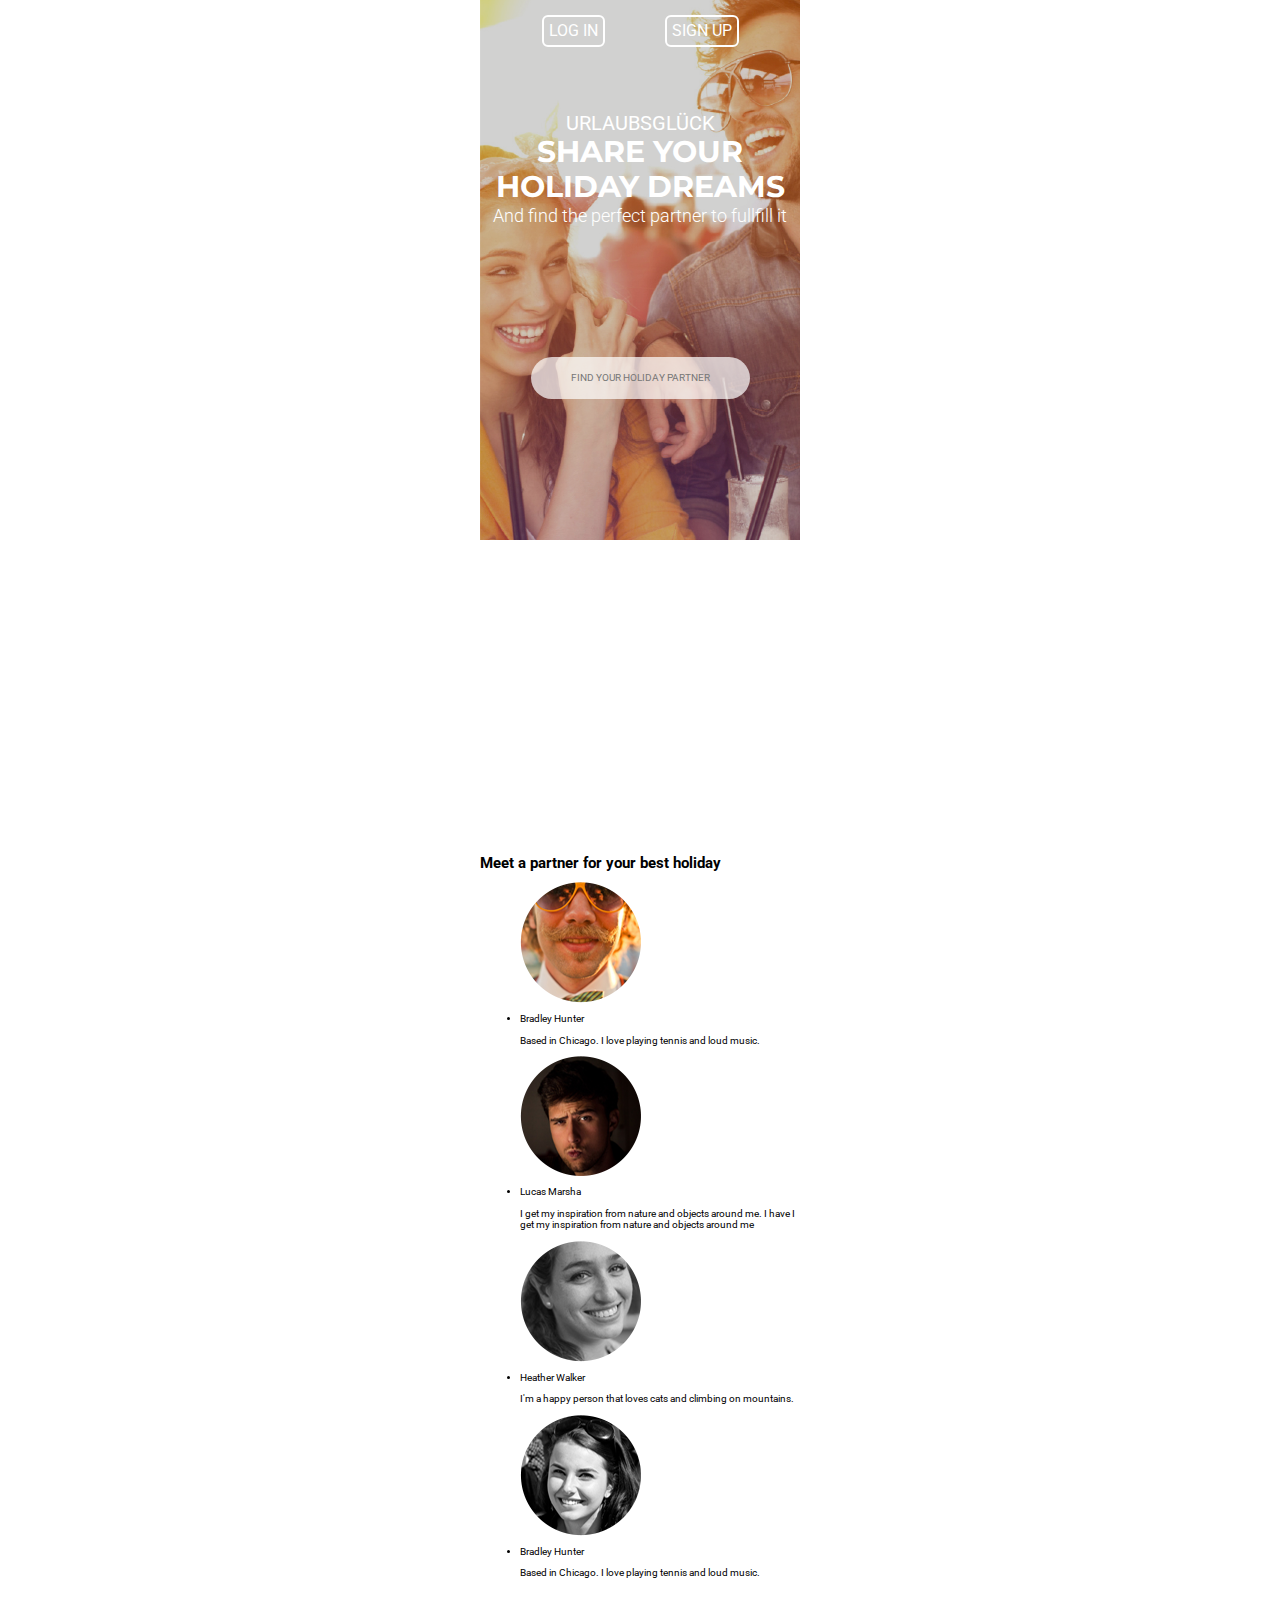
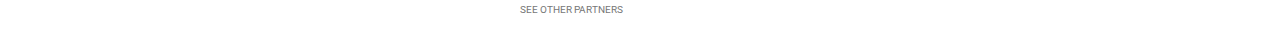
==== Module-8/index.html @ 58acfaf3 "header-mobile" ====
<!DOCTYPE html>
<html lang="en">
  <head>
    <meta charset="UTF-8" />
    <meta name="viewport" content="width=device-width, initial-scale=1.0" />
    <meta http-equiv="X-UA-Compatible" content="ie=edge" />
    <title>Module-8</title>
    <link rel="stylesheet" href="./src/css/normalize.css" />
    <link
      href="https://fonts.googleapis.com/css?family=Montserrat:400,700|Roboto:300,400&display=swap"
      rel="stylesheet"
    />
    <link rel="stylesheet" href="./src/css/style.css" />
  </head>
  <body>
    <div class="wpapper">
      <header class="header container">
        <nav class="nav-profile">
          <ul>
            <li class="registr-item">
              <a href="#">Log in</a>
            </li>

            <li class="registr-item">
              <a href="#">Sign up</a>
            </li>
          </ul>
        </nav>
        <div class="logo-box">
          <a href="#" class="logo">URLAUBSGLÜCK</a>
        </div>

        <div class="text-box-header">
          <h1 class="heading-primary">
            <span class="heading-primary-main">Share your </span>
            <span class="heading-primary-main">holiday dreams</span>
            <span class="heading-primary-sub">
              And find the perfect partner to fullfill it
            </span>
          </h1>
          <a href="#" class="btn btn-white btn-animated">
            Find your holiday partner
          </a>
        </div>
      </header>

      <main class="main container">
        <h2>Meet a partner for your best holiday</h2>
        <section class="our-team">
          <ul>
            <li class="team-items">
              <img
                src="./src/img/workman-1.png"
                alt="Bradley Hunter"
                class="img-team"
                width="121"
                height="121"
              />
              <p class="name-workman">Bradley Hunter</p>
              <p class="descr-workman">
                Based in Chicago. I love playing tennis and loud music.
              </p>
            </li>
            <li class="team-items">
              <img
                src="./src/img/workman-2.png"
                alt="Lucas Marsha"
                class="img-team"
                width="121"
                height="121"
              />
              <p class="name-workman">Lucas Marsha</p>
              <p class="descr-workman">
                I get my inspiration from nature and objects around me. I have I
                get my inspiration from nature and objects around me
              </p>
            </li>
            <li class="team-items">
              <img
                src="./src/img/workman-3.png"
                alt="Heather Walker"
                class="img-team"
                width="121"
                height="121"
              />
              <p class="name-workman">Heather Walker</p>
              <p class="descr-workman">
                I'm a happy person that loves cats and climbing on mountains.
              </p>
            </li>
            <li class="team-items">
              <img
                src="./src/img/workman-4.png"
                alt="Bradley Hunter"
                class="img-team"
                width="121"
                height="121"
              />
              <p class="name-workman">Bradley Hunter</p>
              <p class="descr-workman">
                Based in Chicago. I love playing tennis and loud music.
              </p>
            </li>
          </ul>
          <a href="#" class="btn btn-white btn-animated">
            See other partners
          </a>
        </section>
      </main>
    </div>
  </body>
</html>
---- Module-8/src/css/style.css ----
@import "header.css" screen;
@import "main.css" screen;
html {
  box-sizing: border-box;
  font-size: 62.5%;
}

*,
*::before,
*::after {
  box-sizing: inherit;
}

body {
  font-family: "Roboto", sans-serif;
}

img {
  display: block;
  max-width: 100%;
  height: auto;
}

h1,
h2,
h3,
h4,
h5,
h6 {
  font-weight: 700;
  margin: 0;
}

.container {
  width: 32rem;
  margin: 0 auto;
}

/* 
font-family: 'Roboto', sans-serif;
font-family: 'Montserrat', sans-serif;
 */
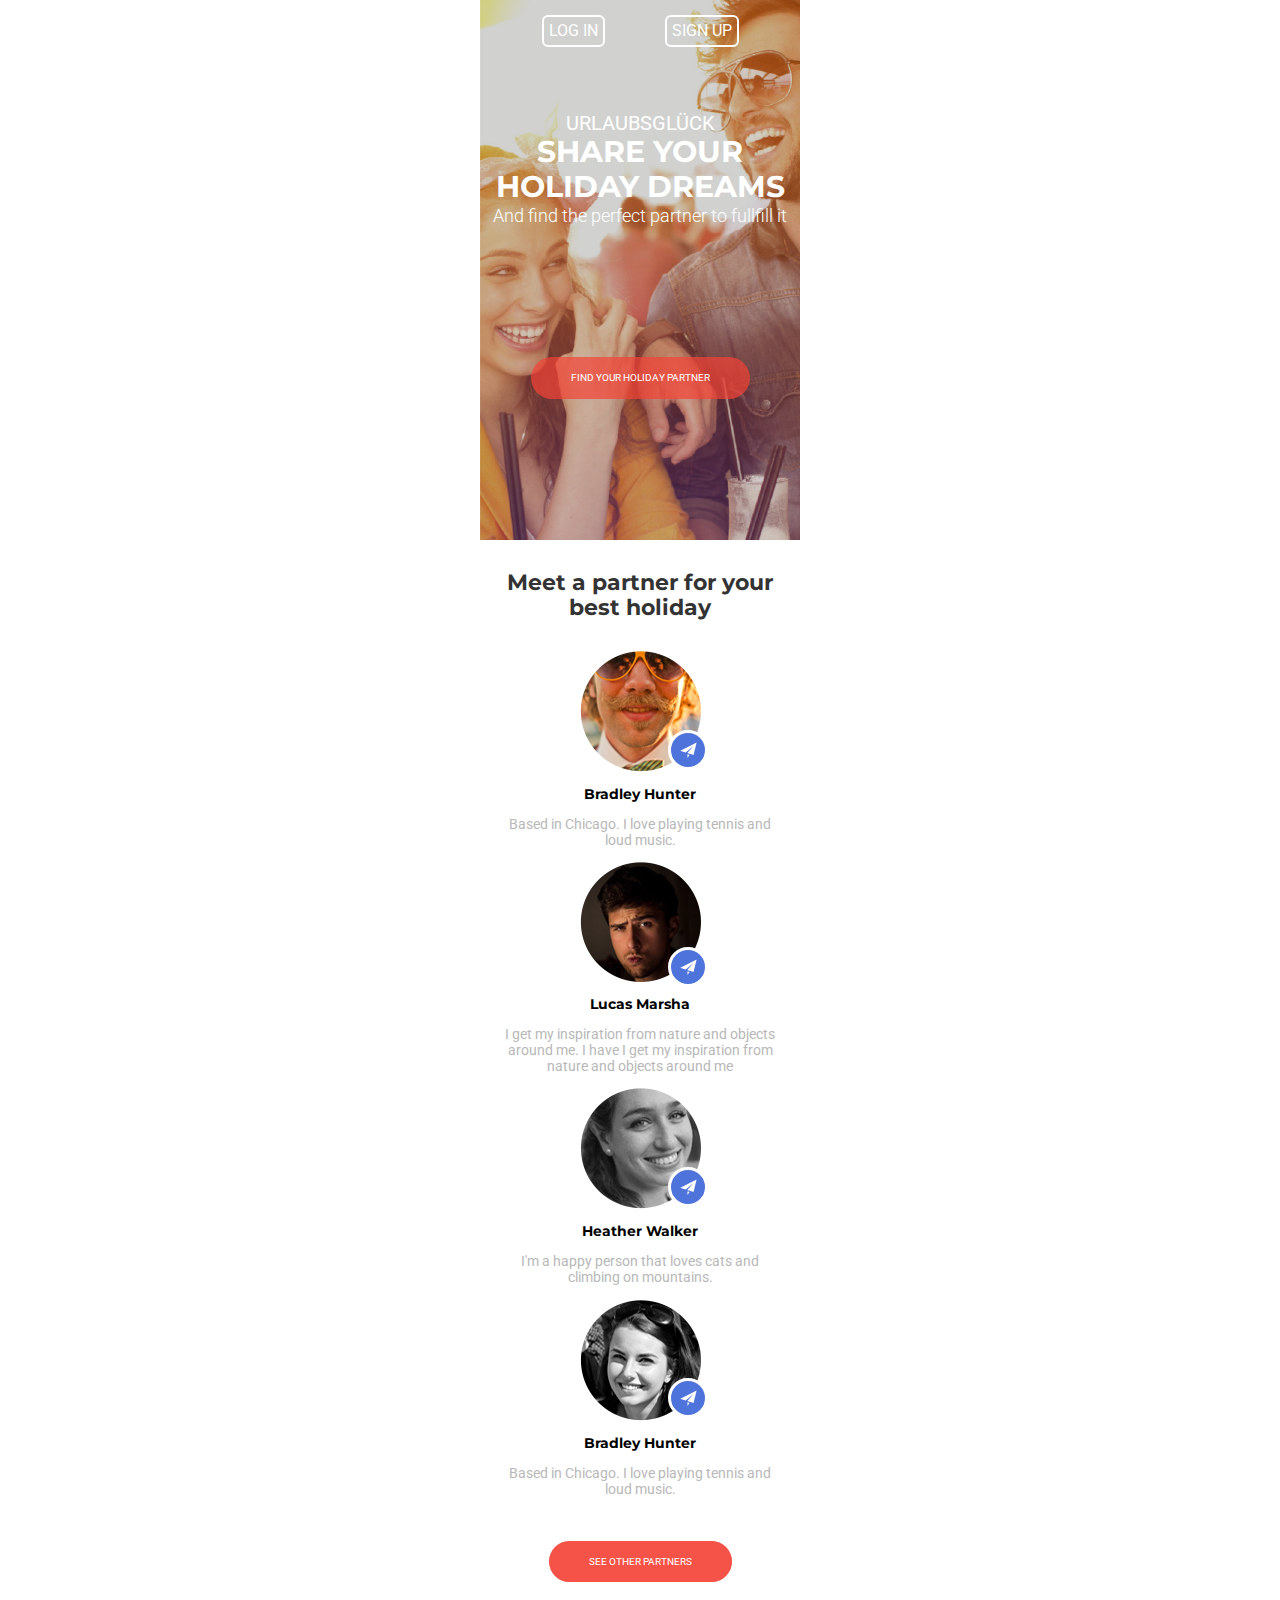
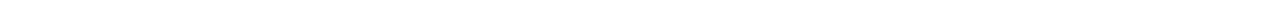
==== commit 31326b97: "ready mobile version" ====
--- a/Module-8/index.html
+++ b/Module-8/index.html
@@ -49,6 +49,10 @@
         <section class="our-team">
           <ul>
             <li class="team-items">
+              <button class="team-button">
+                <span class="visually-hidden">Like</span>
+              </button>
+
               <img
                 src="./src/img/workman-1.png"
                 alt="Bradley Hunter"
@@ -62,6 +66,10 @@
               </p>
             </li>
             <li class="team-items">
+              <button class="team-button">
+                <span class="visually-hidden">Like</span>
+              </button>
+
               <img
                 src="./src/img/workman-2.png"
                 alt="Lucas Marsha"
@@ -76,6 +84,10 @@
               </p>
             </li>
             <li class="team-items">
+              <button class="team-button">
+                <span class="visually-hidden">Like</span>
+              </button>
+
               <img
                 src="./src/img/workman-3.png"
                 alt="Heather Walker"
@@ -89,6 +101,10 @@
               </p>
             </li>
             <li class="team-items">
+              <button class="team-button">
+                <span class="visually-hidden">Like</span>
+              </button>
+
               <img
                 src="./src/img/workman-4.png"
                 alt="Bradley Hunter"
@@ -102,9 +118,11 @@
               </p>
             </li>
           </ul>
-          <a href="#" class="btn btn-white btn-animated">
-            See other partners
-          </a>
+          <div class="btn-box">
+            <a href="#" class="btn btn-white btn-animated">
+              See other partners
+            </a>
+          </div>
         </section>
       </main>
     </div>
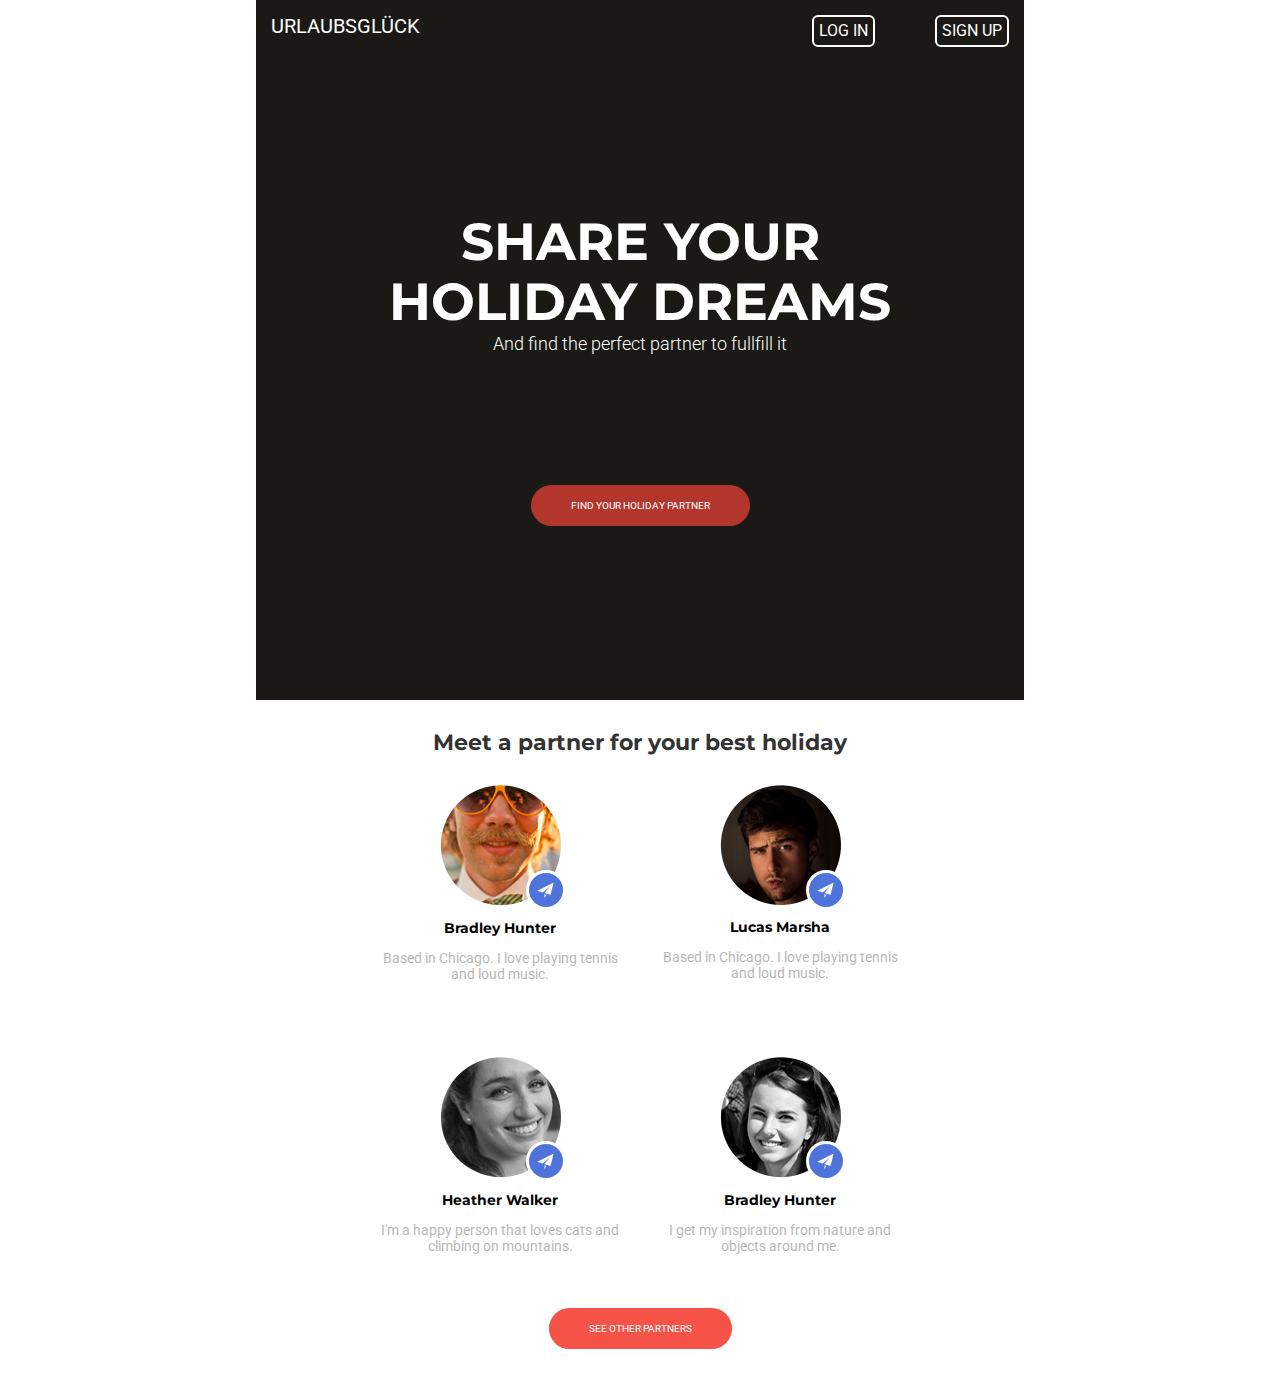
==== commit c254fd14: "mobile, tablet, desktop" ====
--- a/Module-8/index.html
+++ b/Module-8/index.html
@@ -15,19 +15,21 @@
   <body>
     <div class="wpapper">
       <header class="header container">
-        <nav class="nav-profile">
-          <ul>
-            <li class="registr-item">
-              <a href="#">Log in</a>
-            </li>
+        <div class="nav-flex">
+          <nav class="nav-profile">
+            <ul>
+              <li class="registr-item">
+                <a href="#">Log in</a>
+              </li>
 
-            <li class="registr-item">
-              <a href="#">Sign up</a>
-            </li>
-          </ul>
-        </nav>
-        <div class="logo-box">
-          <a href="#" class="logo">URLAUBSGLÜCK</a>
+              <li class="registr-item">
+                <a href="#">Sign up</a>
+              </li>
+            </ul>
+          </nav>
+          <div class="logo-box">
+            <a href="#" class="logo">URLAUBSGLÜCK</a>
+          </div>
         </div>
 
         <div class="text-box-header">
@@ -79,8 +81,7 @@
               />
               <p class="name-workman">Lucas Marsha</p>
               <p class="descr-workman">
-                I get my inspiration from nature and objects around me. I have I
-                get my inspiration from nature and objects around me
+                Based in Chicago. I love playing tennis and loud music.
               </p>
             </li>
             <li class="team-items">
@@ -114,7 +115,7 @@
               />
               <p class="name-workman">Bradley Hunter</p>
               <p class="descr-workman">
-                Based in Chicago. I love playing tennis and loud music.
+                I get my inspiration from nature and objects around me.
               </p>
             </li>
           </ul>
--- a/Module-8/src/css/style.css
+++ b/Module-8/src/css/style.css
@@ -31,12 +31,106 @@
   margin: 0;
 }
 
+/* 
+font-family: 'Roboto', sans-serif;
+font-family: 'Montserrat', sans-serif;
+ */
+
 .container {
   width: 32rem;
   margin: 0 auto;
 }
 
-/* 
-font-family: 'Roboto', sans-serif;
-font-family: 'Montserrat', sans-serif;
- */
+@media (min-width: 768px) {
+  .container {
+    width: 76.8rem;
+    margin: 0 auto;
+  }
+
+  .header {
+    height: 70rem;
+    background-image: url(../img/header-tablet-img.png);
+    background-color: rgb(26, 25, 21);
+  }
+
+  .nav-profile {
+    margin-bottom: 15rem;
+  }
+
+  .nav-flex {
+    display: flex;
+    flex-direction: row-reverse;
+    justify-content: space-between;
+  }
+
+  .logo-box {
+    padding: 1.5rem;
+  }
+
+  .heading-primary-main {
+    font-size: 5.2rem;
+  }
+
+  .our-team {
+    width: 57.6rem;
+    margin: 0 auto;
+  }
+
+  .our-team ul {
+    display: flex;
+    flex-wrap: wrap;
+    justify-content: space-between;
+    margin-bottom: 2rem;
+  }
+
+  .team-items {
+    flex-basis: 25.6rem;
+    transition: 0.3s;
+  }
+  .team-items:hover {
+    transform: scale(1.2);
+    border: 1px solid #f44336;
+    border-radius: 5px;
+    box-shadow: 1px 1px 5px 0px rgba(0, 0, 0, 0.75);
+  }
+}
+
+@media (min-width: 768px) and (max-width: 1439px) {
+  .team-items:not(:nth-last-child(-n + 2)) {
+    margin-bottom: 6rem;
+  }
+}
+
+@media (min-width: 1440px) {
+  .container {
+    width: 94rem;
+    margin: 0 auto;
+  }
+
+  .header {
+    width: 140rem;
+    height: 70rem;
+    background-image: url(../img/header-desktop-img.png);
+    background-color: rgb(26, 25, 21);
+  }
+
+  .nav-flex {
+    justify-content: space-evenly;
+  }
+
+  .btn {
+    font-size: 1.5rem;
+  }
+
+  .our-team {
+    width: auto;
+  }
+
+  .our-team ul {
+    flex-wrap: nowrap;
+  }
+
+  .team-items:not(:last-child) {
+    margin-right: 2rem;
+  }
+}
